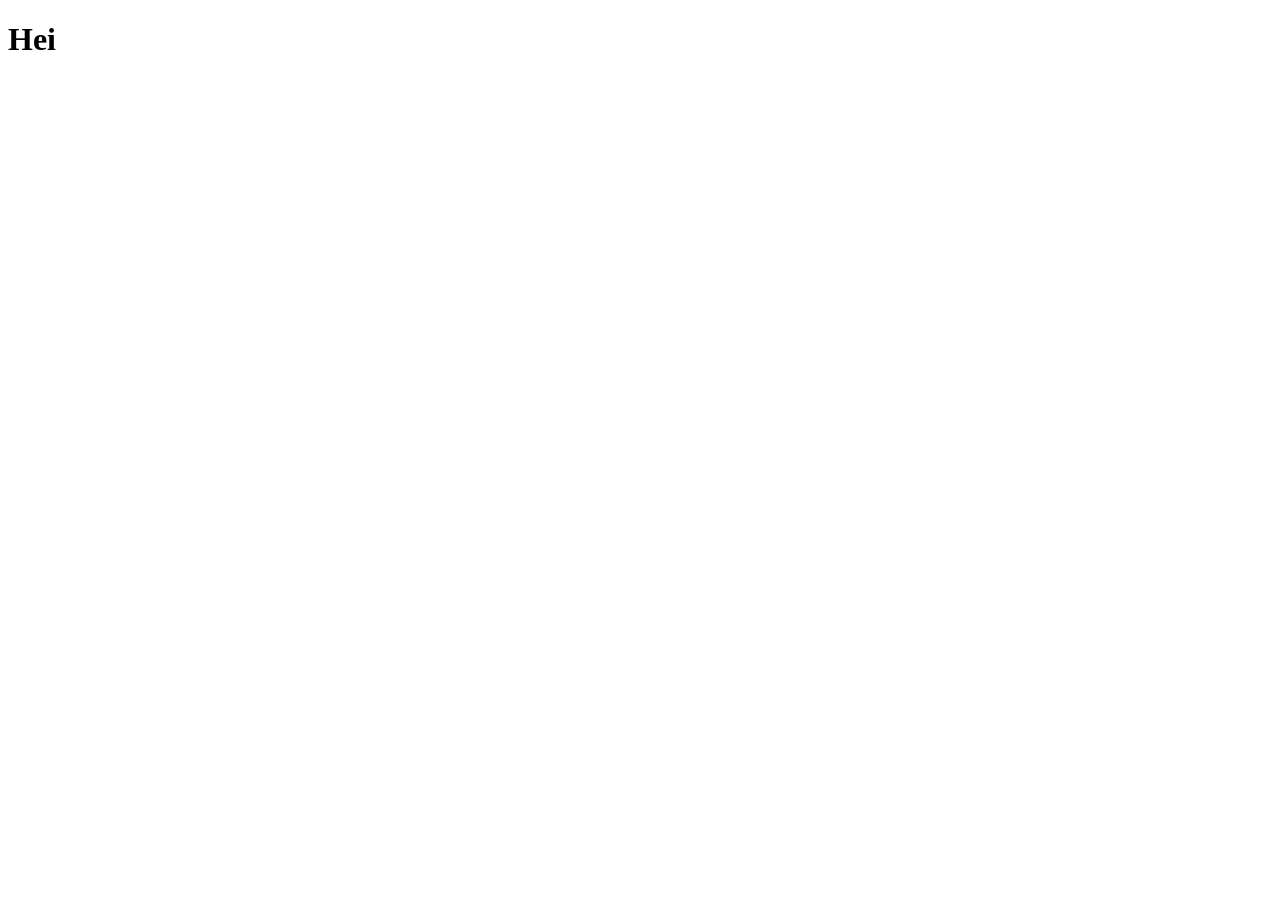
==== Prosjekt-V26/index.html @ 5cbb5d71 "første" ====
<!DOCTYPE html>
<html lang="en">
<head>
    <meta charset="UTF-8">
    <meta name="viewport" content="width=device-width, initial-scale=1.0">
    <title>Document</title>
    <link rel="stylesheet" href="./style.css">
</head>
<body>
    
    <h1>Hei</h1>






    <script src="./app.js"></script>
</body>
</html>
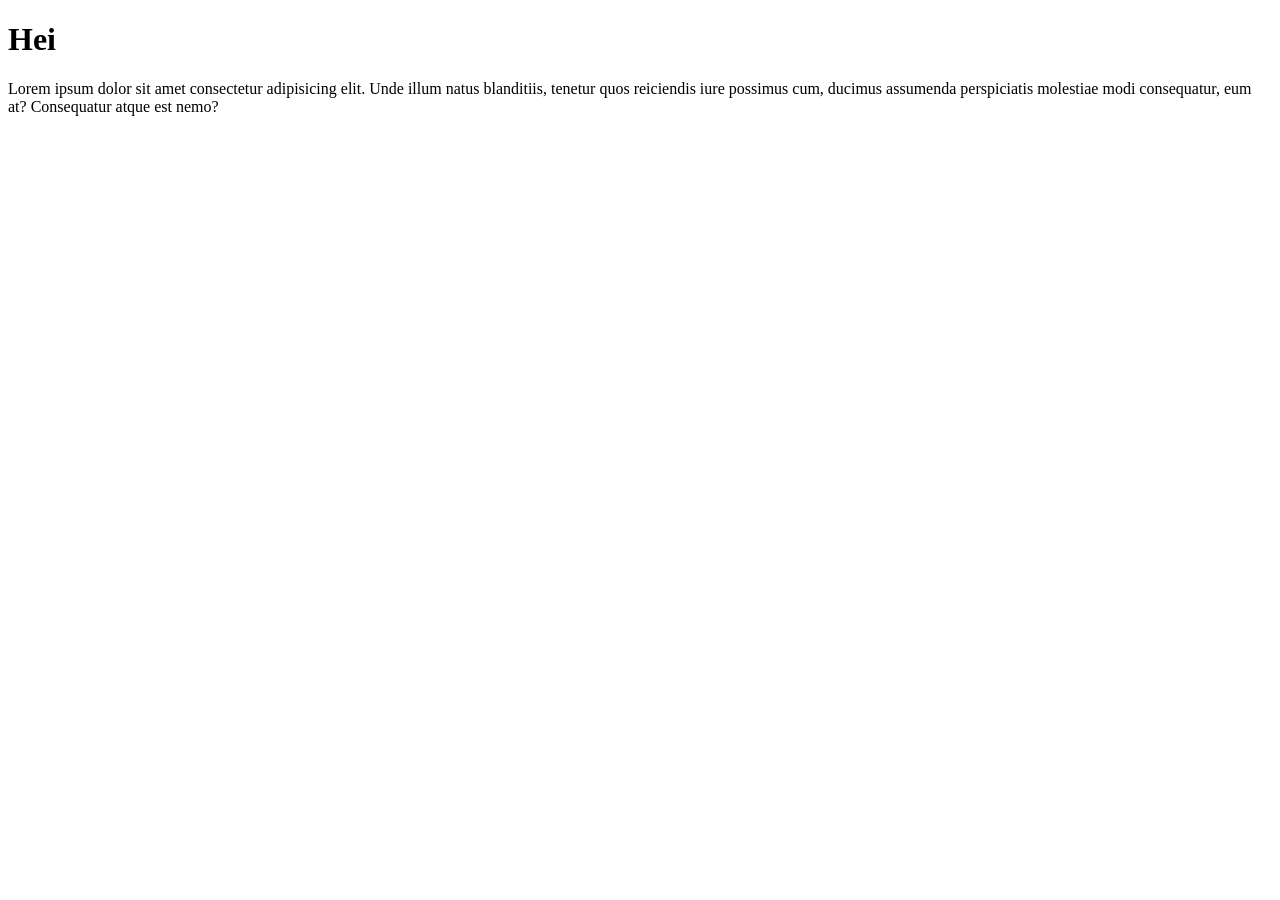
==== commit 889cd4d5: "andre" ====
--- a/Prosjekt-V26/index.html
+++ b/Prosjekt-V26/index.html
@@ -7,8 +7,9 @@
     <link rel="stylesheet" href="./style.css">
 </head>
 <body>
-    
+
     <h1>Hei</h1>
+    <p>Lorem ipsum dolor sit amet consectetur adipisicing elit. Unde illum natus blanditiis, tenetur quos reiciendis iure possimus cum, ducimus assumenda perspiciatis molestiae modi consequatur, eum at? Consequatur atque est nemo?</p>
 
 
 
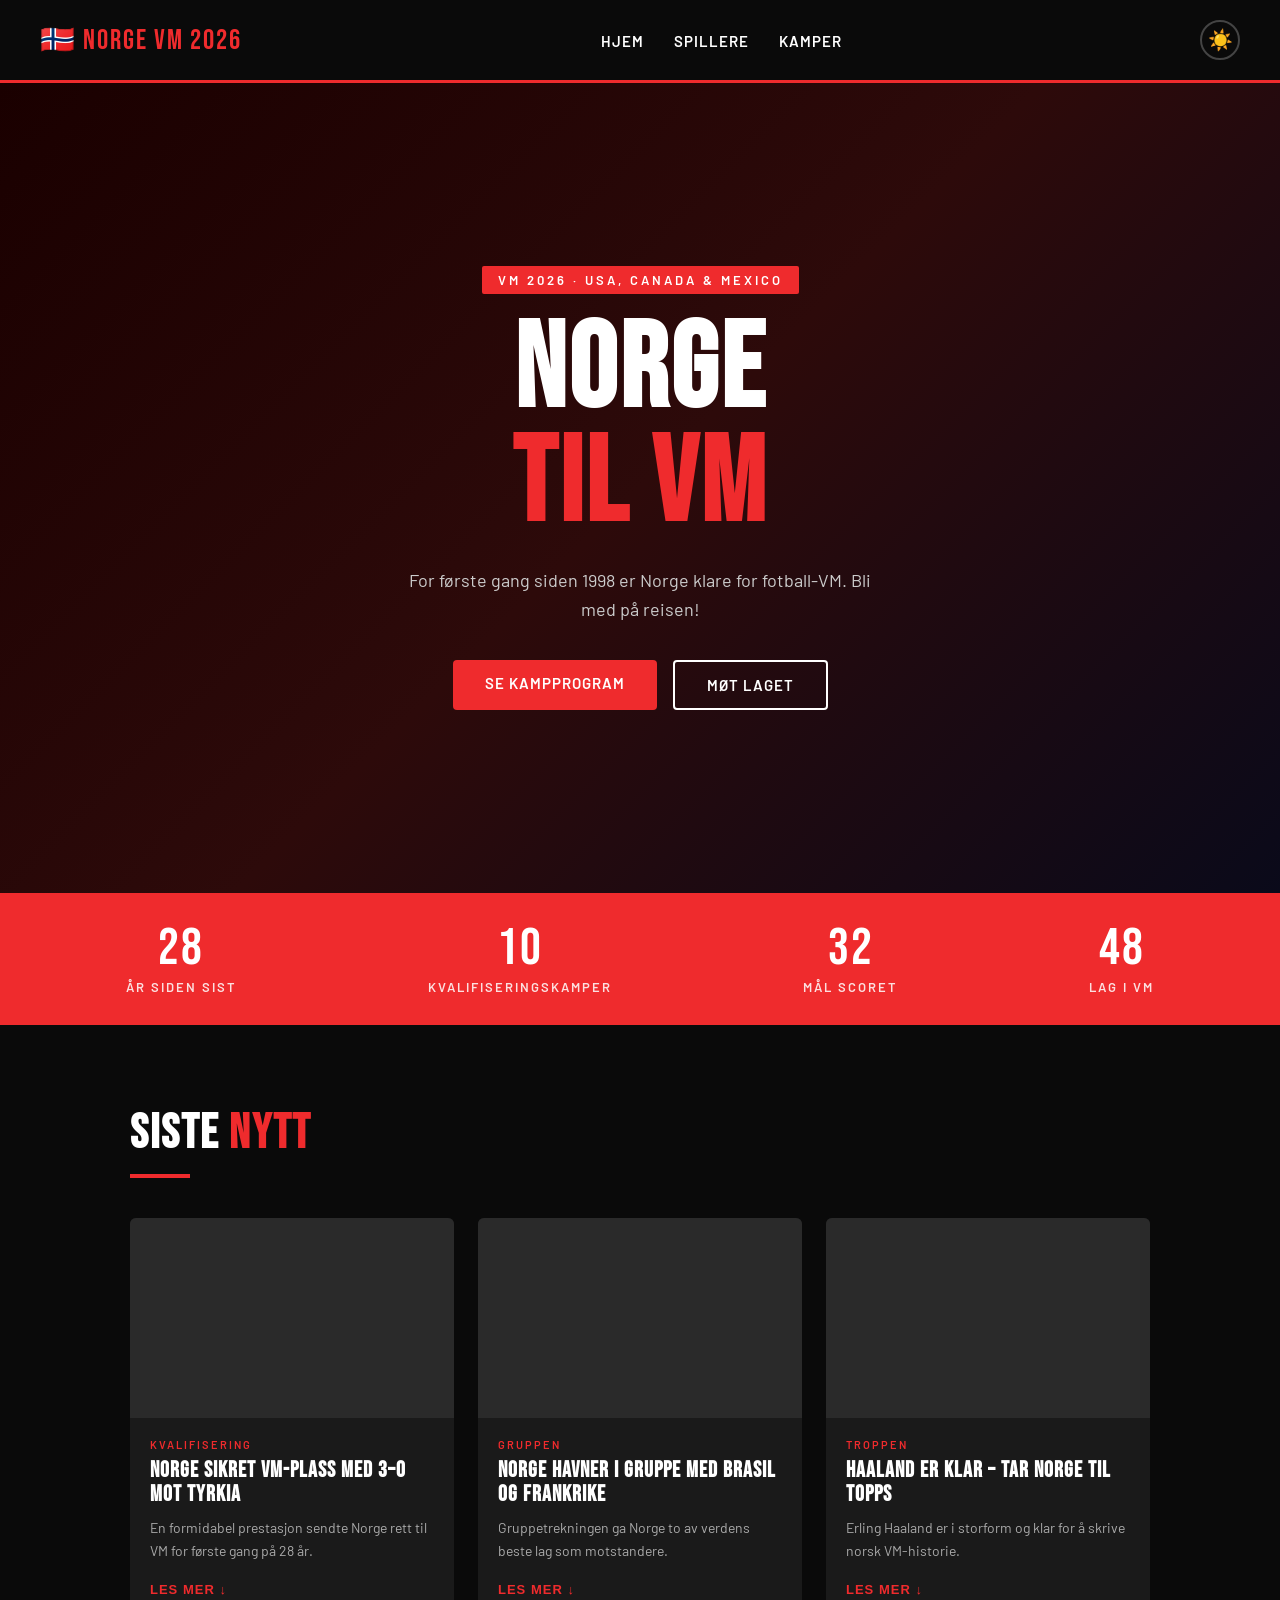
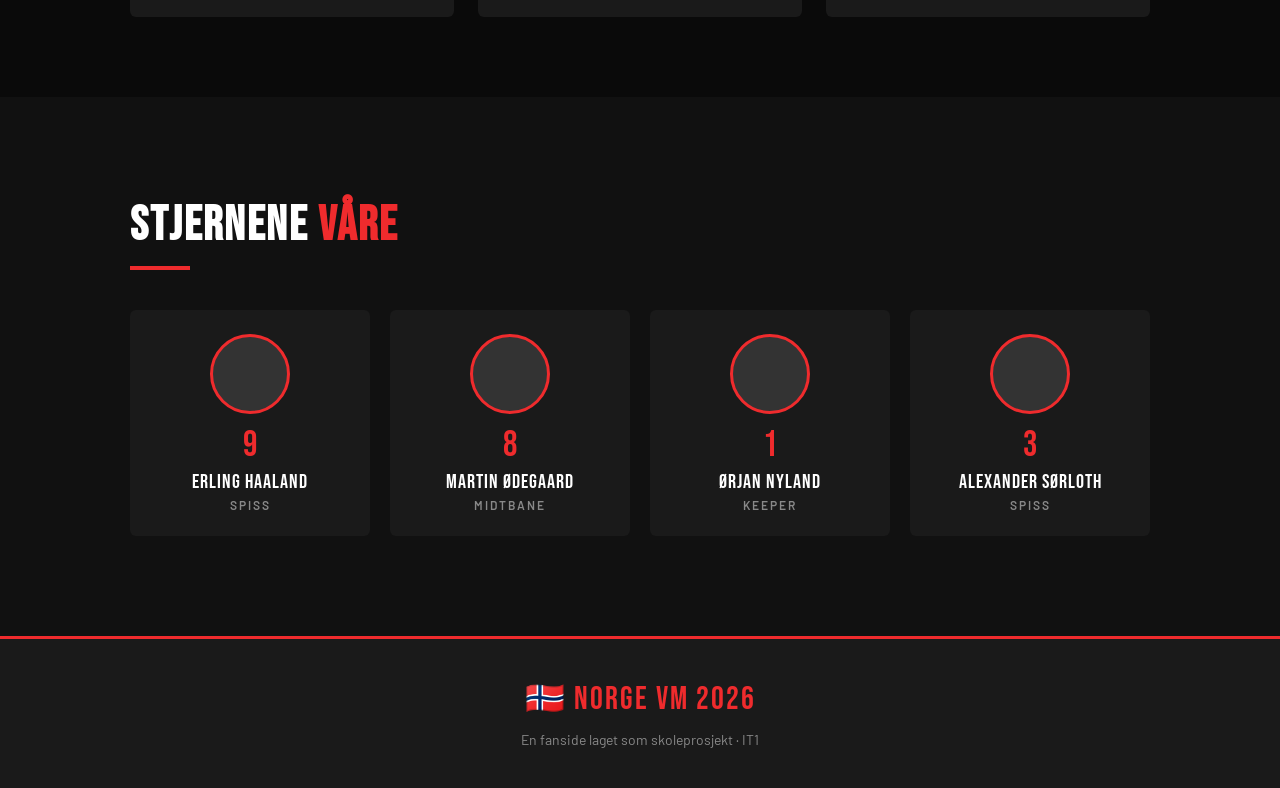
==== commit 2d99a990: "la inn det fra den andre filen(første)" ====
--- a/Prosjekt-V26/index.html
+++ b/Prosjekt-V26/index.html
@@ -1,21 +1,188 @@
 <!DOCTYPE html>
-<html lang="en">
+<html lang="no">
 <head>
-    <meta charset="UTF-8">
-    <meta name="viewport" content="width=device-width, initial-scale=1.0">
-    <title>Document</title>
-    <link rel="stylesheet" href="./style.css">
+  <meta charset="UTF-8" />
+  <meta name="viewport" content="width=device-width, initial-scale=1.0" />
+  <title>Norge til VM 2026</title>
+  <link rel="stylesheet" href="style.css">
+  <link href="https://fonts.googleapis.com/css2?family=Bebas+Neue&family=Barlow:wght@400;600&display=swap" rel="stylesheet" />
+
+  
 </head>
+
 <body>
 
-    <h1>Hei</h1>
-    <p>Lorem ipsum dolor sit amet consectetur adipisicing elit. Unde illum natus blanditiis, tenetur quos reiciendis iure possimus cum, ducimus assumenda perspiciatis molestiae modi consequatur, eum at? Consequatur atque est nemo?</p>
+  <!-- ===== NAVIGASJON ===== -->
+  <nav>
+    <div class="logo">🇳🇴 Norge VM 2026</div>
+
+    <ul class="nav-lenker" id="navMeny">
+      <li><a href="index.html">Hjem</a></li>
+      <li><a href="spillere.html">Spillere</a></li>
+      <li><a href="kamper.html">Kamper</a></li>
+    </ul>
+
+    <div style="display: flex; align-items: center; gap: 12px;">
+      <button class="dark-mode-knapp" onclick="byttModus()" title="Bytt lys/mørk modus">
+        ☀️
+      </button>
+      <button class="burger" id="burgerKnapp" onclick="toggleMeny()">
+        <span></span>
+        <span></span>
+        <span></span>
+      </button>
+    </div>
+  </nav>
+
+
+  <!-- ===== HERO ===== -->
+  <section class="hero">
+    <!-- Lim inn bilde her: fjern kommentar og fyll inn src -->
+    <!-- <img src="DITT_BILDE_HER.jpg" alt="Det norske landslaget" /> -->
+    <div class="hero-bg-farge"></div>
+
+    <div class="hero-innhold">
+      <div class="hero-tag">VM 2026 · USA, Canada &amp; Mexico</div>
+      <h1>Norge<br /><span>til VM</span></h1>
+      <p>For første gang siden 1998 er Norge klare for fotball-VM. Bli med på reisen!</p>
+      <div class="hero-knapper">
+        <a href="kamper.html" class="knapp-rod">Se kampprogram</a>
+        <a href="spillere.html" class="knapp-kant">Møt laget</a>
+      </div>
+    </div>
+  </section>
+
+
+  <!-- ===== STATISTIKK-STRIPE ===== -->
+  <div class="statistikk">
+    <div class="stat-element">
+      <div class="stat-tall">28</div>
+      <div class="stat-tekst">År siden sist</div>
+    </div>
+    <div class="stat-element">
+      <div class="stat-tall">10</div>
+      <div class="stat-tekst">Kvalifiseringskamper</div>
+    </div>
+    <div class="stat-element">
+      <div class="stat-tall">32</div>
+      <div class="stat-tekst">Mål scoret</div>
+    </div>
+    <div class="stat-element">
+      <div class="stat-tall">48</div>
+      <div class="stat-tekst">Lag i VM</div>
+    </div>
+  </div>
+
+
+  <!-- ===== NYHETER ===== -->
+  <section class="seksjon">
+    <h2 class="seksjon-tittel">Siste <span>Nytt</span></h2>
+    <div class="seksjon-linje"></div>
+
+    <div class="nyheter-grid">
+
+      <!-- Nyhet 1 -->
+      <article class="nyhet-kort">
+        <!-- <img src="" alt="Haaland jubler" class="nyhet-bilde" /> -->
+        <div class="nyhet-bilde"></div>
+        <div class="nyhet-innhold">
+          <div class="nyhet-kategori">Kvalifisering</div>
+          <h3 class="nyhet-tittel">Norge sikret VM-plass med 3–0 mot Tyrkia</h3>
+          <p class="nyhet-tekst">En formidabel prestasjon sendte Norge rett til VM for første gang på 28 år.</p>
+          <p class="ekstra-tekst" id="ekstra1">
+            Haaland scoret to ganger og assisterte det tredje målet i en historisk kamp. Hele Norge feirer!
+          </p>
+          <button class="les-mer-knapp" onclick="lesMer('ekstra1', this)">Les mer ↓</button>
+        </div>
+      </article>
+
+      <!-- Nyhet 2 -->
+      <article class="nyhet-kort">
+        <div class="nyhet-bilde"></div>
+        <div class="nyhet-innhold">
+          <div class="nyhet-kategori">Gruppen</div>
+          <h3 class="nyhet-tittel">Norge havner i gruppe med Brasil og Frankrike</h3>
+          <p class="nyhet-tekst">Gruppetrekningen ga Norge to av verdens beste lag som motstandere.</p>
+          <p class="ekstra-tekst" id="ekstra2">
+            Det blir tøffe kamper, men trener Ståle Solbakken sier laget er klare for utfordringen.
+          </p>
+          <button class="les-mer-knapp" onclick="lesMer('ekstra2', this)">Les mer ↓</button>
+        </div>
+      </article>
+
+      <!-- Nyhet 3 -->
+      <article class="nyhet-kort">
+        <div class="nyhet-bilde"></div>
+        <div class="nyhet-innhold">
+          <div class="nyhet-kategori">Troppen</div>
+          <h3 class="nyhet-tittel">Haaland er klar – tar Norge til topps</h3>
+          <p class="nyhet-tekst">Erling Haaland er i storform og klar for å skrive norsk VM-historie.</p>
+          <p class="ekstra-tekst" id="ekstra3">
+            Med 15 mål i kvalifiseringen er han turneringens toppscorer og Norges store håp i USA.
+          </p>
+          <button class="les-mer-knapp" onclick="lesMer('ekstra3', this)">Les mer ↓</button>
+        </div>
+      </article>
+
+    </div>
+  </section>
+
+
+  <!-- ===== SPILLERE ===== -->
+  <section style="background-color: #111; padding: 20px 0;">
+    <div class="seksjon">
+      <h2 class="seksjon-tittel">Stjernene <span>Våre</span></h2>
+      <div class="seksjon-linje"></div>
+
+      <div class="spillere-grid">
+
+        <div class="spiller-kort">
+          <!-- <img src="" alt="Haaland" class="spiller-bilde" /> -->
+          <div class="spiller-bilde"></div>
+          <div class="spiller-nummer">9</div>
+          <div class="spiller-navn">Erling Haaland</div>
+          <div class="spiller-posisjon">Spiss</div>
+        </div>
+
+        <div class="spiller-kort">
+          <div class="spiller-bilde"></div>
+          <div class="spiller-nummer">8</div>
+          <div class="spiller-navn">Martin Ødegaard</div>
+          <div class="spiller-posisjon">Midtbane</div>
+        </div>
+
+        <div class="spiller-kort">
+          <div class="spiller-bilde"></div>
+          <div class="spiller-nummer">1</div>
+          <div class="spiller-navn">Ørjan Nyland</div>
+          <div class="spiller-posisjon">Keeper</div>
+        </div>
+
+        <div class="spiller-kort">
+          <div class="spiller-bilde"></div>
+          <div class="spiller-nummer">3</div>
+          <div class="spiller-navn">Alexander Sørloth</div>
+          <div class="spiller-posisjon">Spiss</div>
+        </div>
+
+      </div>
+    </div>
+  </section>
+
+
+  <!-- ===== FOOTER ===== -->
+  <footer>
+    <div class="footer-logo">🇳🇴 Norge VM 2026</div>
+    <p>En fanside laget som skoleprosjekt · IT1</p>
+  </footer>
+
+
+  <!-- ===== JAVASCRIPT ===== -->
+  
+<script src="./app.js"></script>
+</body>
+</html>
 
 
 
-
-
-
-    <script src="./app.js"></script>
-</body>
-</html>+    
--- a/Prosjekt-V26/style.css
+++ b/Prosjekt-V26/style.css
@@ -0,0 +1,516 @@
+
+    /* ===== CSS-VARIABLER (farger vi bruker overalt) ===== */
+    :root {
+      --rod:   #EF2B2D;
+      --hvit:  #FFFFFF;
+      --mork:  #0A0A0A;
+      --gra:   #1a1a1a;
+      --lysgra:#f0f0f0;
+    }
+
+    /* ===== GRUNNSTIL ===== */
+    * {
+      margin: 0;
+      padding: 0;
+      box-sizing: border-box;
+    }
+
+    body {
+      font-family: 'Barlow', sans-serif;
+      background-color: var(--mork);
+      color: var(--hvit);
+    }
+
+    /* ===== NAVIGASJON ===== */
+    nav {
+      display: flex;
+      justify-content: space-between;
+      align-items: center;
+      padding: 20px 40px;
+      background-color: var(--mork);
+      border-bottom: 3px solid var(--rod);
+      position: sticky;
+      top: 0;
+      z-index: 100;
+    }
+
+    .logo {
+      font-family: 'Bebas Neue', sans-serif;
+      font-size: 28px;
+      color: var(--rod);
+      letter-spacing: 2px;
+    }
+
+    .nav-lenker {
+      display: flex;
+      gap: 30px;
+      list-style: none;
+    }
+
+    .nav-lenker a {
+      color: var(--hvit);
+      text-decoration: none;
+      font-weight: 600;
+      font-size: 15px;
+      letter-spacing: 1px;
+      text-transform: uppercase;
+      transition: color 0.2s;
+    }
+
+    .nav-lenker a:hover {
+      color: var(--rod);
+    }
+
+    /* ===== BURGER-MENY (skjult på stor skjerm) ===== */
+    .burger {
+      display: none;
+      flex-direction: column;
+      gap: 5px;
+      cursor: pointer;
+      background: none;
+      border: none;
+    }
+
+    .burger span {
+      display: block;
+      width: 28px;
+      height: 3px;
+      background-color: var(--hvit);
+      border-radius: 3px;
+      transition: background-color 0.2s;
+    }
+
+    .burger:hover span {
+      background-color: var(--rod);
+    }
+
+    /* ===== HERO-SEKSJON ===== */
+    .hero {
+      position: relative;
+      height: 90vh;
+      display: flex;
+      align-items: center;
+      justify-content: center;
+      text-align: center;
+      overflow: hidden;
+    }
+
+    .hero img {
+      position: absolute;
+      inset: 0;
+      width: 100%;
+      height: 100%;
+      object-fit: cover;
+      opacity: 0.35;
+    }
+
+    /* Placeholder hvis bildet mangler */
+    .hero-bg-farge {
+      position: absolute;
+      inset: 0;
+      background: linear-gradient(135deg, #1a0000 0%, #2d0a0a 50%, #0a0a1a 100%);
+    }
+
+    .hero-innhold {
+      position: relative;
+      z-index: 2;
+      max-width: 800px;
+      padding: 0 20px;
+      animation: fadeOpp 1s ease forwards;
+    }
+
+    .hero-tag {
+      display: inline-block;
+      background-color: var(--rod);
+      color: var(--hvit);
+      font-size: 13px;
+      font-weight: 600;
+      letter-spacing: 3px;
+      text-transform: uppercase;
+      padding: 6px 16px;
+      border-radius: 2px;
+      margin-bottom: 20px;
+    }
+
+    .hero h1 {
+      font-family: 'Bebas Neue', sans-serif;
+      font-size: clamp(60px, 12vw, 120px);
+      line-height: 0.95;
+      letter-spacing: 3px;
+      margin-bottom: 24px;
+    }
+
+    .hero h1 span {
+      color: var(--rod);
+    }
+
+    .hero p {
+      font-size: 18px;
+      color: #cccccc;
+      max-width: 500px;
+      margin: 0 auto 36px;
+      line-height: 1.6;
+    }
+
+    .hero-knapper {
+      display: flex;
+      gap: 16px;
+      justify-content: center;
+      flex-wrap: wrap;
+    }
+
+    .knapp-rod {
+      background-color: var(--rod);
+      color: var(--hvit);
+      padding: 14px 32px;
+      font-family: 'Barlow', sans-serif;
+      font-size: 15px;
+      font-weight: 600;
+      letter-spacing: 1px;
+      text-transform: uppercase;
+      border: none;
+      border-radius: 4px;
+      cursor: pointer;
+      text-decoration: none;
+      transition: background-color 0.2s, transform 0.1s;
+    }
+
+    .knapp-rod:hover {
+      background-color: #c0181a;
+      transform: translateY(-2px);
+    }
+
+    .knapp-kant {
+      background-color: transparent;
+      color: var(--hvit);
+      padding: 14px 32px;
+      font-family: 'Barlow', sans-serif;
+      font-size: 15px;
+      font-weight: 600;
+      letter-spacing: 1px;
+      text-transform: uppercase;
+      border: 2px solid var(--hvit);
+      border-radius: 4px;
+      cursor: pointer;
+      text-decoration: none;
+      transition: border-color 0.2s, color 0.2s;
+    }
+
+    .knapp-kant:hover {
+      border-color: var(--rod);
+      color: var(--rod);
+    }
+
+    /* ===== STATISTIKK-STRIPE ===== */
+    .statistikk {
+      display: flex;
+      justify-content: space-around;
+      background-color: var(--rod);
+      padding: 30px 40px;
+      flex-wrap: wrap;
+      gap: 20px;
+    }
+
+    .stat-element {
+      text-align: center;
+    }
+
+    .stat-tall {
+      font-family: 'Bebas Neue', sans-serif;
+      font-size: 52px;
+      line-height: 1;
+      letter-spacing: 2px;
+    }
+
+    .stat-tekst {
+      font-size: 13px;
+      font-weight: 600;
+      letter-spacing: 2px;
+      text-transform: uppercase;
+      opacity: 0.85;
+      margin-top: 4px;
+    }
+
+    /* ===== SEKSJONER (felles stiler) ===== */
+    .seksjon {
+      padding: 80px 40px;
+      max-width: 1100px;
+      margin: 0 auto;
+    }
+
+    .seksjon-tittel {
+      font-family: 'Bebas Neue', sans-serif;
+      font-size: 48px;
+      letter-spacing: 2px;
+      margin-bottom: 12px;
+    }
+
+    .seksjon-tittel span {
+      color: var(--rod);
+    }
+
+    .seksjon-linje {
+      width: 60px;
+      height: 4px;
+      background-color: var(--rod);
+      margin-bottom: 40px;
+    }
+
+    /* ===== NYHETER-GRID ===== */
+    .nyheter-grid {
+      display: grid;
+      grid-template-columns: repeat(3, 1fr);
+      gap: 24px;
+    }
+
+    .nyhet-kort {
+      background-color: var(--gra);
+      border-radius: 6px;
+      overflow: hidden;
+      transition: transform 0.2s;
+      cursor: pointer;
+    }
+
+    .nyhet-kort:hover {
+      transform: translateY(-5px);
+    }
+
+    .nyhet-bilde {
+      width: 100%;
+      height: 200px;
+      object-fit: cover;
+      display: block;
+      background-color: #2a2a2a;
+    }
+
+    .nyhet-innhold {
+      padding: 20px;
+    }
+
+    .nyhet-kategori {
+      font-size: 11px;
+      font-weight: 600;
+      letter-spacing: 2px;
+      text-transform: uppercase;
+      color: var(--rod);
+      margin-bottom: 8px;
+    }
+
+    .nyhet-tittel {
+      font-family: 'Bebas Neue', sans-serif;
+      font-size: 22px;
+      letter-spacing: 1px;
+      margin-bottom: 10px;
+      line-height: 1.1;
+    }
+
+    .nyhet-tekst {
+      font-size: 14px;
+      color: #aaaaaa;
+      line-height: 1.6;
+      margin-bottom: 16px;
+    }
+
+    /* ===== LES MER / LES MINDRE ===== */
+    .ekstra-tekst {
+      display: none;
+      font-size: 14px;
+      color: #aaaaaa;
+      line-height: 1.6;
+      margin-bottom: 16px;
+    }
+
+    .les-mer-knapp {
+      background: none;
+      border: none;
+      color: var(--rod);
+      font-size: 13px;
+      font-weight: 600;
+      letter-spacing: 1px;
+      text-transform: uppercase;
+      cursor: pointer;
+      padding: 0;
+    }
+
+    .les-mer-knapp:hover {
+      text-decoration: underline;
+    }
+
+    /* ===== DARK MODE KNAPP ===== */
+    .dark-mode-knapp {
+      background: none;
+      border: 2px solid #444;
+      color: var(--hvit);
+      font-size: 20px;
+      width: 40px;
+      height: 40px;
+      border-radius: 50%;
+      cursor: pointer;
+      transition: border-color 0.2s;
+      display: flex;
+      align-items: center;
+      justify-content: center;
+    }
+
+    .dark-mode-knapp:hover {
+      border-color: var(--rod);
+    }
+
+    /* ===== LYS MODUS ===== */
+    body.lys-modus {
+      background-color: var(--lysgra);
+      color: var(--mork);
+    }
+
+    body.lys-modus nav {
+      background-color: var(--hvit);
+    }
+
+    body.lys-modus .logo {
+      color: var(--rod);
+    }
+
+    body.lys-modus .nav-lenker a {
+      color: var(--mork);
+    }
+
+    body.lys-modus .nyhet-kort {
+      background-color: var(--hvit);
+      box-shadow: 0 2px 12px rgba(0,0,0,0.08);
+    }
+
+    body.lys-modus .dark-mode-knapp {
+      color: var(--mork);
+    }
+
+    /* ===== SPILLER-KORT ===== */
+    .spillere-grid {
+      display: grid;
+      grid-template-columns: repeat(4, 1fr);
+      gap: 20px;
+    }
+
+    .spiller-kort {
+      background-color: var(--gra);
+      border-radius: 6px;
+      padding: 24px 16px;
+      text-align: center;
+      transition: transform 0.2s;
+    }
+
+    .spiller-kort:hover {
+      transform: translateY(-4px);
+    }
+
+    body.lys-modus .spiller-kort {
+      background-color: var(--hvit);
+      box-shadow: 0 2px 12px rgba(0,0,0,0.08);
+    }
+
+    .spiller-bilde {
+      width: 80px;
+      height: 80px;
+      border-radius: 50%;
+      object-fit: cover;
+      background-color: #333;
+      margin: 0 auto 14px;
+      display: block;
+      border: 3px solid var(--rod);
+    }
+
+    .spiller-nummer {
+      font-family: 'Bebas Neue', sans-serif;
+      font-size: 36px;
+      color: var(--rod);
+      line-height: 1;
+    }
+
+    .spiller-navn {
+      font-family: 'Bebas Neue', sans-serif;
+      font-size: 20px;
+      letter-spacing: 1px;
+      margin: 6px 0 4px;
+    }
+
+    .spiller-posisjon {
+      font-size: 12px;
+      font-weight: 600;
+      letter-spacing: 2px;
+      text-transform: uppercase;
+      color: #888;
+    }
+
+    /* ===== FOOTER ===== */
+    footer {
+      background-color: var(--gra);
+      border-top: 3px solid var(--rod);
+      text-align: center;
+      padding: 40px 20px;
+      color: #888;
+      font-size: 14px;
+    }
+
+    footer .footer-logo {
+      font-family: 'Bebas Neue', sans-serif;
+      font-size: 32px;
+      color: var(--rod);
+      letter-spacing: 2px;
+      margin-bottom: 12px;
+    }
+
+    /* ===== ANIMASJON ===== */
+    @keyframes fadeOpp {
+      from {
+        opacity: 0;
+        transform: translateY(30px);
+      }
+      to {
+        opacity: 1;
+        transform: translateY(0);
+      }
+    }
+
+    /* ===== RESPONSIVT DESIGN (mobil) ===== */
+    @media (max-width: 768px) {
+      nav {
+        padding: 16px 20px;
+      }
+
+      .nav-lenker {
+        display: none;
+        flex-direction: column;
+        position: absolute;
+        top: 70px;
+        left: 0;
+        right: 0;
+        background-color: var(--mork);
+        padding: 20px;
+        border-bottom: 3px solid var(--rod);
+        gap: 16px;
+      }
+
+      .nav-lenker.aktiv {
+        display: flex;
+      }
+
+      .burger {
+        display: flex;
+      }
+
+      .nyheter-grid {
+        grid-template-columns: 1fr;
+      }
+
+      .spillere-grid {
+        grid-template-columns: repeat(2, 1fr);
+      }
+
+      .statistikk {
+        padding: 24px 20px;
+      }
+
+      .seksjon {
+        padding: 60px 20px;
+      }
+    }
+  
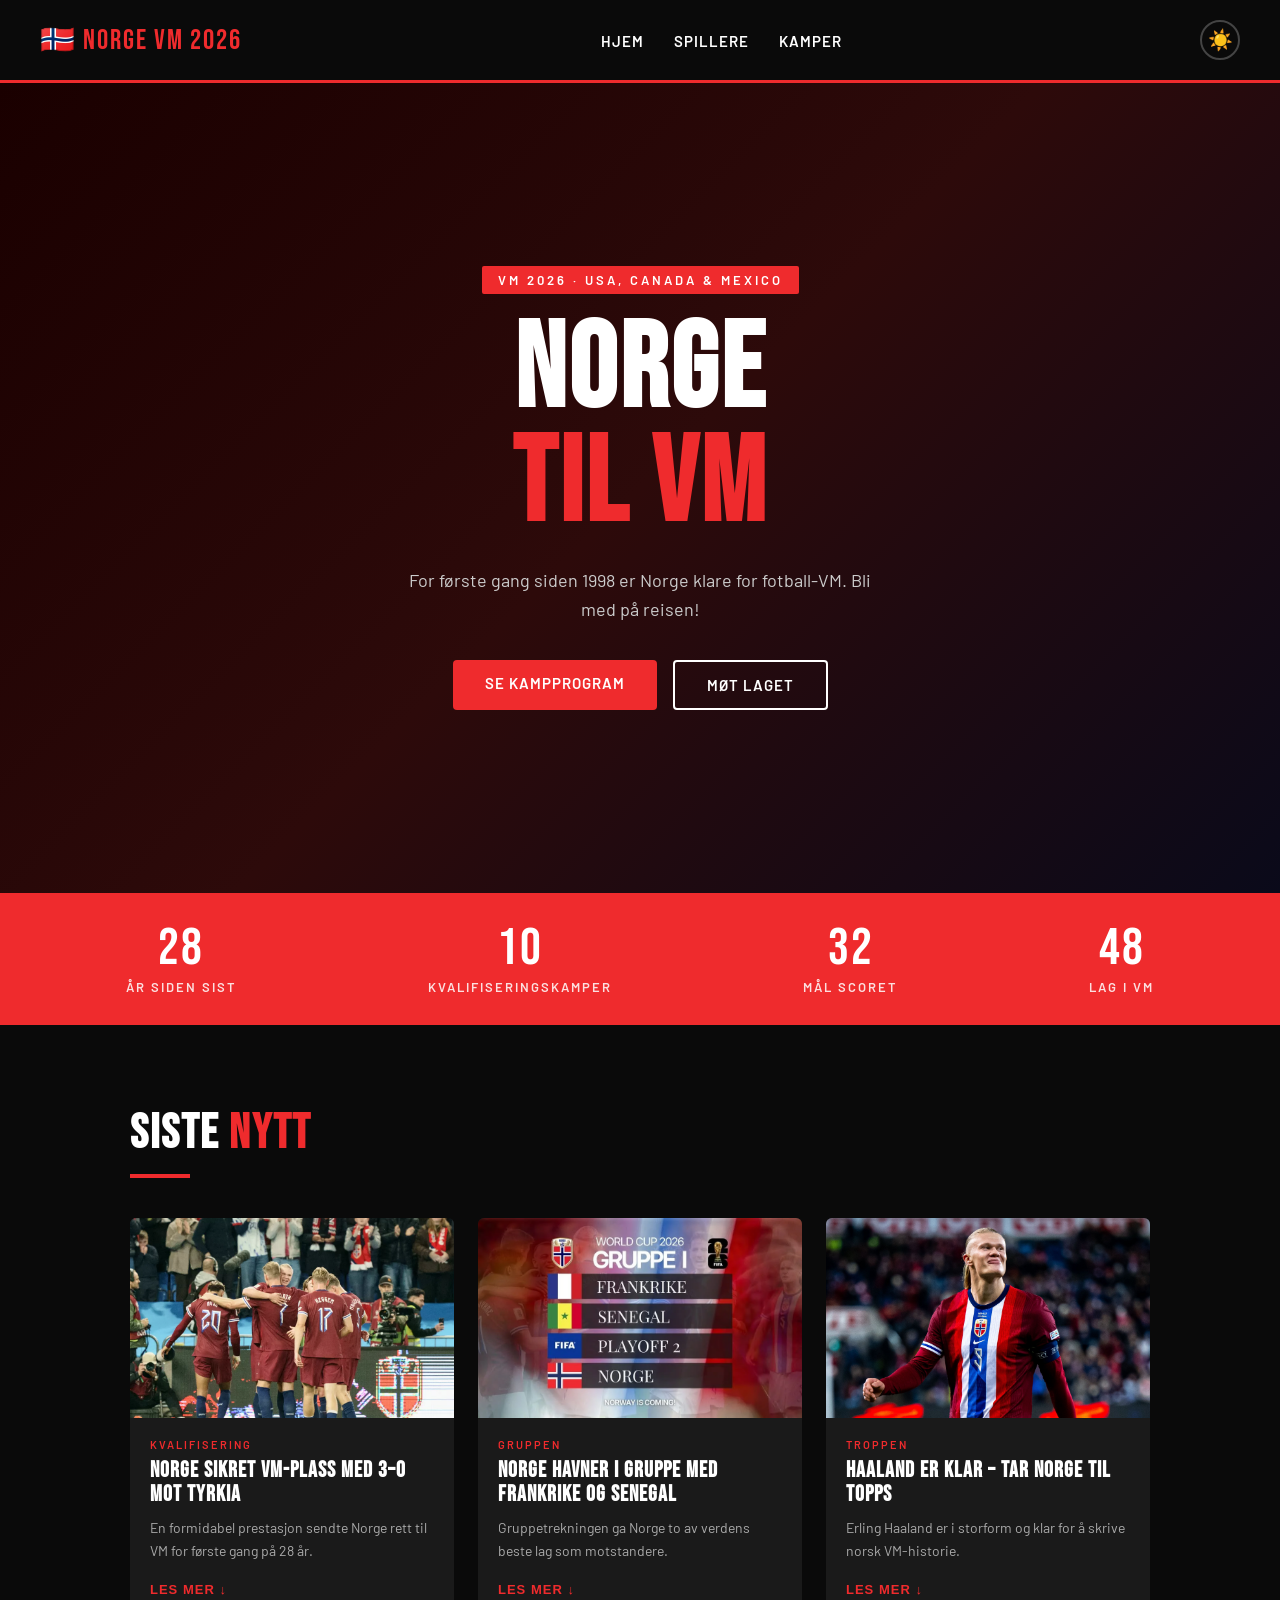
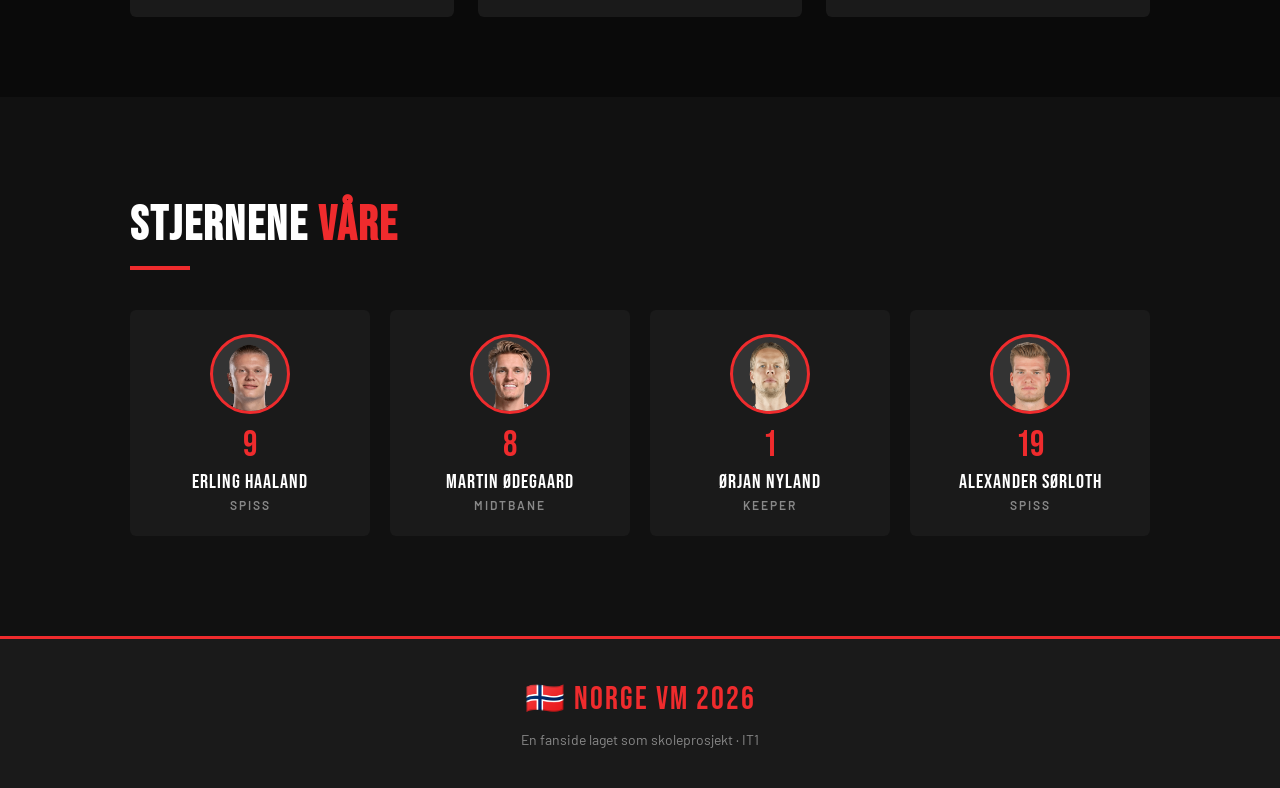
==== commit f3317ba8: "bilder osv" ====
--- a/Prosjekt-V26/index.html
+++ b/Prosjekt-V26/index.html
@@ -1,188 +1,187 @@
 <!DOCTYPE html>
 <html lang="no">
+
 <head>
-  <meta charset="UTF-8" />
-  <meta name="viewport" content="width=device-width, initial-scale=1.0" />
-  <title>Norge til VM 2026</title>
-  <link rel="stylesheet" href="style.css">
-  <link href="https://fonts.googleapis.com/css2?family=Bebas+Neue&family=Barlow:wght@400;600&display=swap" rel="stylesheet" />
+    <meta charset="UTF-8" />
+    <meta name="viewport" content="width=device-width, initial-scale=1.0" />
+    <title>Norge til VM 2026</title>
+    <link rel="stylesheet" href="style.css">
+    <link href="https://fonts.googleapis.com/css2?family=Bebas+Neue&family=Barlow:wght@400;600&display=swap"
+        rel="stylesheet" />
 
-  
+
 </head>
 
 <body>
 
-  <!-- ===== NAVIGASJON ===== -->
-  <nav>
-    <div class="logo">🇳🇴 Norge VM 2026</div>
+    <!-- ===== NAVIGASJON ===== -->
+    <nav>
+        <div class="logo">🇳🇴 Norge VM 2026</div>
 
-    <ul class="nav-lenker" id="navMeny">
-      <li><a href="index.html">Hjem</a></li>
-      <li><a href="spillere.html">Spillere</a></li>
-      <li><a href="kamper.html">Kamper</a></li>
-    </ul>
+        <ul class="nav-lenker" id="navMeny">
+            <li><a href="index.html">Hjem</a></li>
+            <li><a href="spillere.html">Spillere</a></li>
+            <li><a href="kamper.html">Kamper</a></li>
+        </ul>
 
-    <div style="display: flex; align-items: center; gap: 12px;">
-      <button class="dark-mode-knapp" onclick="byttModus()" title="Bytt lys/mørk modus">
-        ☀️
-      </button>
-      <button class="burger" id="burgerKnapp" onclick="toggleMeny()">
-        <span></span>
-        <span></span>
-        <span></span>
-      </button>
-    </div>
-  </nav>
+        <div style="display: flex; align-items: center; gap: 12px;">
+            <button class="dark-mode-knapp" onclick="byttModus()" title="Bytt lys/mørk modus">
+                ☀️
+            </button>
+            <button class="burger" id="burgerKnapp" onclick="toggleMeny()">
+                <span></span>
+                <span></span>
+                <span></span>
+            </button>
+        </div>
+    </nav>
 
 
-  <!-- ===== HERO ===== -->
-  <section class="hero">
-    <!-- Lim inn bilde her: fjern kommentar og fyll inn src -->
-    <!-- <img src="DITT_BILDE_HER.jpg" alt="Det norske landslaget" /> -->
-    <div class="hero-bg-farge"></div>
+    <!-- ===== HERO ===== -->
+    <section class="hero">
+        <!-- Lim inn bilde her: fjern kommentar og fyll inn src -->
+        <!-- <img src="DITT_BILDE_HER.jpg" alt="Det norske landslaget" /> -->
+        <div class="hero-bg-farge"></div>
 
-    <div class="hero-innhold">
-      <div class="hero-tag">VM 2026 · USA, Canada &amp; Mexico</div>
-      <h1>Norge<br /><span>til VM</span></h1>
-      <p>For første gang siden 1998 er Norge klare for fotball-VM. Bli med på reisen!</p>
-      <div class="hero-knapper">
-        <a href="kamper.html" class="knapp-rod">Se kampprogram</a>
-        <a href="spillere.html" class="knapp-kant">Møt laget</a>
-      </div>
-    </div>
-  </section>
+        <div class="hero-innhold">
+            <div class="hero-tag">VM 2026 · USA, Canada &amp; Mexico</div>
+            <h1>Norge<br /><span>til VM</span></h1>
+            <p>For første gang siden 1998 er Norge klare for fotball-VM. Bli med på reisen!</p>
+            <div class="hero-knapper">
+                <a href="kamper.html" class="knapp-rod">Se kampprogram</a>
+                <a href="spillere.html" class="knapp-kant">Møt laget</a>
+            </div>
+        </div>
+    </section>
 
 
-  <!-- ===== STATISTIKK-STRIPE ===== -->
-  <div class="statistikk">
-    <div class="stat-element">
-      <div class="stat-tall">28</div>
-      <div class="stat-tekst">År siden sist</div>
+    <!-- ===== STATISTIKK-STRIPE ===== -->
+    <div class="statistikk">
+        <div class="stat-element">
+            <div class="stat-tall">28</div>
+            <div class="stat-tekst">År siden sist</div>
+        </div>
+        <div class="stat-element">
+            <div class="stat-tall">10</div>
+            <div class="stat-tekst">Kvalifiseringskamper</div>
+        </div>
+        <div class="stat-element">
+            <div class="stat-tall">32</div>
+            <div class="stat-tekst">Mål scoret</div>
+        </div>
+        <div class="stat-element">
+            <div class="stat-tall">48</div>
+            <div class="stat-tekst">Lag i VM</div>
+        </div>
     </div>
-    <div class="stat-element">
-      <div class="stat-tall">10</div>
-      <div class="stat-tekst">Kvalifiseringskamper</div>
-    </div>
-    <div class="stat-element">
-      <div class="stat-tall">32</div>
-      <div class="stat-tekst">Mål scoret</div>
-    </div>
-    <div class="stat-element">
-      <div class="stat-tall">48</div>
-      <div class="stat-tekst">Lag i VM</div>
-    </div>
-  </div>
 
 
-  <!-- ===== NYHETER ===== -->
-  <section class="seksjon">
-    <h2 class="seksjon-tittel">Siste <span>Nytt</span></h2>
-    <div class="seksjon-linje"></div>
+    <!-- ===== NYHETER ===== -->
+    <section class="seksjon">
+        <h2 class="seksjon-tittel">Siste <span>Nytt</span></h2>
+        <div class="seksjon-linje"></div>
 
-    <div class="nyheter-grid">
+        <div class="nyheter-grid">
 
-      <!-- Nyhet 1 -->
-      <article class="nyhet-kort">
-        <!-- <img src="" alt="Haaland jubler" class="nyhet-bilde" /> -->
-        <div class="nyhet-bilde"></div>
-        <div class="nyhet-innhold">
-          <div class="nyhet-kategori">Kvalifisering</div>
-          <h3 class="nyhet-tittel">Norge sikret VM-plass med 3–0 mot Tyrkia</h3>
-          <p class="nyhet-tekst">En formidabel prestasjon sendte Norge rett til VM for første gang på 28 år.</p>
-          <p class="ekstra-tekst" id="ekstra1">
-            Haaland scoret to ganger og assisterte det tredje målet i en historisk kamp. Hele Norge feirer!
-          </p>
-          <button class="les-mer-knapp" onclick="lesMer('ekstra1', this)">Les mer ↓</button>
+            <!-- Nyhet 1 -->
+            <article class="nyhet-kort">
+                <!-- <img src="" alt="Haaland jubler" class="nyhet-bilde" /> -->
+                <img src="./media/image.png" alt="" class="nyhet-bilde">
+                <div class="nyhet-innhold">
+                    <div class="nyhet-kategori">Kvalifisering</div>
+                    <h3 class="nyhet-tittel">Norge sikret VM-plass med 3–0 mot Tyrkia</h3>
+                    <p class="nyhet-tekst">En formidabel prestasjon sendte Norge rett til VM for første gang på 28 år.
+                    </p>
+                    <p class="ekstra-tekst" id="ekstra1">
+                        Haaland scoret to ganger og assisterte det tredje målet i en historisk kamp. Hele Norge feirer!
+                    </p>
+                    <button class="les-mer-knapp" onclick="lesMer('ekstra1', this)">Les mer ↓</button>
+                </div>
+            </article>
+
+            <!-- Nyhet 2 -->
+            <article class="nyhet-kort">
+                <img src="./media/595366055_1413198120808653_8185533187668480141_n.jpg copy.webp" alt="" class="nyhet-bilde">
+                <div class="nyhet-innhold">
+                    <div class="nyhet-kategori">Gruppen</div>
+                    <h3 class="nyhet-tittel">Norge havner i gruppe med Frankrike og Senegal</h3>
+                    <p class="nyhet-tekst">Gruppetrekningen ga Norge to av verdens beste lag som motstandere.</p>
+                    <p class="ekstra-tekst" id="ekstra2">
+                        Det blir tøffe kamper, men trener Ståle Solbakken sier laget er klare for utfordringen.
+                    </p>
+                    <button class="les-mer-knapp" onclick="lesMer('ekstra2', this)">Les mer ↓</button>
+                </div>
+            </article>
+
+            <!-- Nyhet 3 -->
+            <article class="nyhet-kort">
+                <img src="media/BB241117ZU012 copy.jpg" alt="" class="nyhet-bilde">
+                <div class="nyhet-innhold">
+                    <div class="nyhet-kategori">Troppen</div>
+                    <h3 class="nyhet-tittel">Haaland er klar – tar Norge til topps</h3>
+                    <p class="nyhet-tekst">Erling Haaland er i storform og klar for å skrive norsk VM-historie.</p>
+                    <p class="ekstra-tekst" id="ekstra3">
+                        Med 15 mål i kvalifiseringen er han turneringens toppscorer og Norges store håp i USA.
+                    </p>
+                    <button class="les-mer-knapp" onclick="lesMer('ekstra3', this)">Les mer ↓</button>
+                </div>
+            </article>
+
         </div>
-      </article>
-
-      <!-- Nyhet 2 -->
-      <article class="nyhet-kort">
-        <div class="nyhet-bilde"></div>
-        <div class="nyhet-innhold">
-          <div class="nyhet-kategori">Gruppen</div>
-          <h3 class="nyhet-tittel">Norge havner i gruppe med Brasil og Frankrike</h3>
-          <p class="nyhet-tekst">Gruppetrekningen ga Norge to av verdens beste lag som motstandere.</p>
-          <p class="ekstra-tekst" id="ekstra2">
-            Det blir tøffe kamper, men trener Ståle Solbakken sier laget er klare for utfordringen.
-          </p>
-          <button class="les-mer-knapp" onclick="lesMer('ekstra2', this)">Les mer ↓</button>
-        </div>
-      </article>
-
-      <!-- Nyhet 3 -->
-      <article class="nyhet-kort">
-        <div class="nyhet-bilde"></div>
-        <div class="nyhet-innhold">
-          <div class="nyhet-kategori">Troppen</div>
-          <h3 class="nyhet-tittel">Haaland er klar – tar Norge til topps</h3>
-          <p class="nyhet-tekst">Erling Haaland er i storform og klar for å skrive norsk VM-historie.</p>
-          <p class="ekstra-tekst" id="ekstra3">
-            Med 15 mål i kvalifiseringen er han turneringens toppscorer og Norges store håp i USA.
-          </p>
-          <button class="les-mer-knapp" onclick="lesMer('ekstra3', this)">Les mer ↓</button>
-        </div>
-      </article>
-
-    </div>
-  </section>
+    </section>
 
 
-  <!-- ===== SPILLERE ===== -->
-  <section style="background-color: #111; padding: 20px 0;">
-    <div class="seksjon">
-      <h2 class="seksjon-tittel">Stjernene <span>Våre</span></h2>
-      <div class="seksjon-linje"></div>
+    <!-- ===== SPILLERE ===== -->
+    <section style="background-color: #111; padding: 20px 0;">
+        <div class="seksjon">
+            <h2 class="seksjon-tittel">Stjernene <span>Våre</span></h2>
+            <div class="seksjon-linje"></div>
 
-      <div class="spillere-grid">
+            <div class="spillere-grid">
 
-        <div class="spiller-kort">
-          <!-- <img src="" alt="Haaland" class="spiller-bilde" /> -->
-          <div class="spiller-bilde"></div>
-          <div class="spiller-nummer">9</div>
-          <div class="spiller-navn">Erling Haaland</div>
-          <div class="spiller-posisjon">Spiss</div>
+                <div class="spiller-kort">
+                    <img src="media/239085 copy.png" alt="" class="spiller-bilde">
+                    <div class="spiller-nummer">9</div>
+                    <div class="spiller-navn">Erling Haaland</div>
+                    <div class="spiller-posisjon">Spiss</div>
+                </div>
+
+                <div class="spiller-kort">
+                    <img src="media/odda.png" alt="" class="spiller-bilde">
+                    <div class="spiller-nummer">8</div>
+                    <div class="spiller-navn">Martin Ødegaard</div>
+                    <div class="spiller-posisjon">Midtbane</div>
+                </div>
+
+                <div class="spiller-kort">
+                    <img src="media/nyland.png" alt="" class="spiller-bilde">
+                    <div class="spiller-nummer">1</div>
+                    <div class="spiller-navn">Ørjan Nyland</div>
+                    <div class="spiller-posisjon">Keeper</div>
+                </div>
+
+                <div class="spiller-kort">
+                    <img src="media/sorloth.webp" alt="" class="spiller-bilde">
+                    <div class="spiller-nummer">19</div>
+                    <div class="spiller-navn">Alexander Sørloth</div>
+                    <div class="spiller-posisjon">Spiss</div>
+                </div>
+
+            </div>
         </div>
-
-        <div class="spiller-kort">
-          <div class="spiller-bilde"></div>
-          <div class="spiller-nummer">8</div>
-          <div class="spiller-navn">Martin Ødegaard</div>
-          <div class="spiller-posisjon">Midtbane</div>
-        </div>
-
-        <div class="spiller-kort">
-          <div class="spiller-bilde"></div>
-          <div class="spiller-nummer">1</div>
-          <div class="spiller-navn">Ørjan Nyland</div>
-          <div class="spiller-posisjon">Keeper</div>
-        </div>
-
-        <div class="spiller-kort">
-          <div class="spiller-bilde"></div>
-          <div class="spiller-nummer">3</div>
-          <div class="spiller-navn">Alexander Sørloth</div>
-          <div class="spiller-posisjon">Spiss</div>
-        </div>
-
-      </div>
-    </div>
-  </section>
+    </section>
 
 
-  <!-- ===== FOOTER ===== -->
-  <footer>
-    <div class="footer-logo">🇳🇴 Norge VM 2026</div>
-    <p>En fanside laget som skoleprosjekt · IT1</p>
-  </footer>
+    <!-- ===== FOOTER ===== -->
+    <footer>
+        <div class="footer-logo">🇳🇴 Norge VM 2026</div>
+        <p>En fanside laget som skoleprosjekt · IT1</p>
+    </footer>
 
 
-  <!-- ===== JAVASCRIPT ===== -->
-  
-<script src="./app.js"></script>
+    <!-- ===== JAVASCRIPT ===== -->
+
+    <script src="./app.js"></script>
 </body>
-</html>
 
-
-
-    
+</html>
